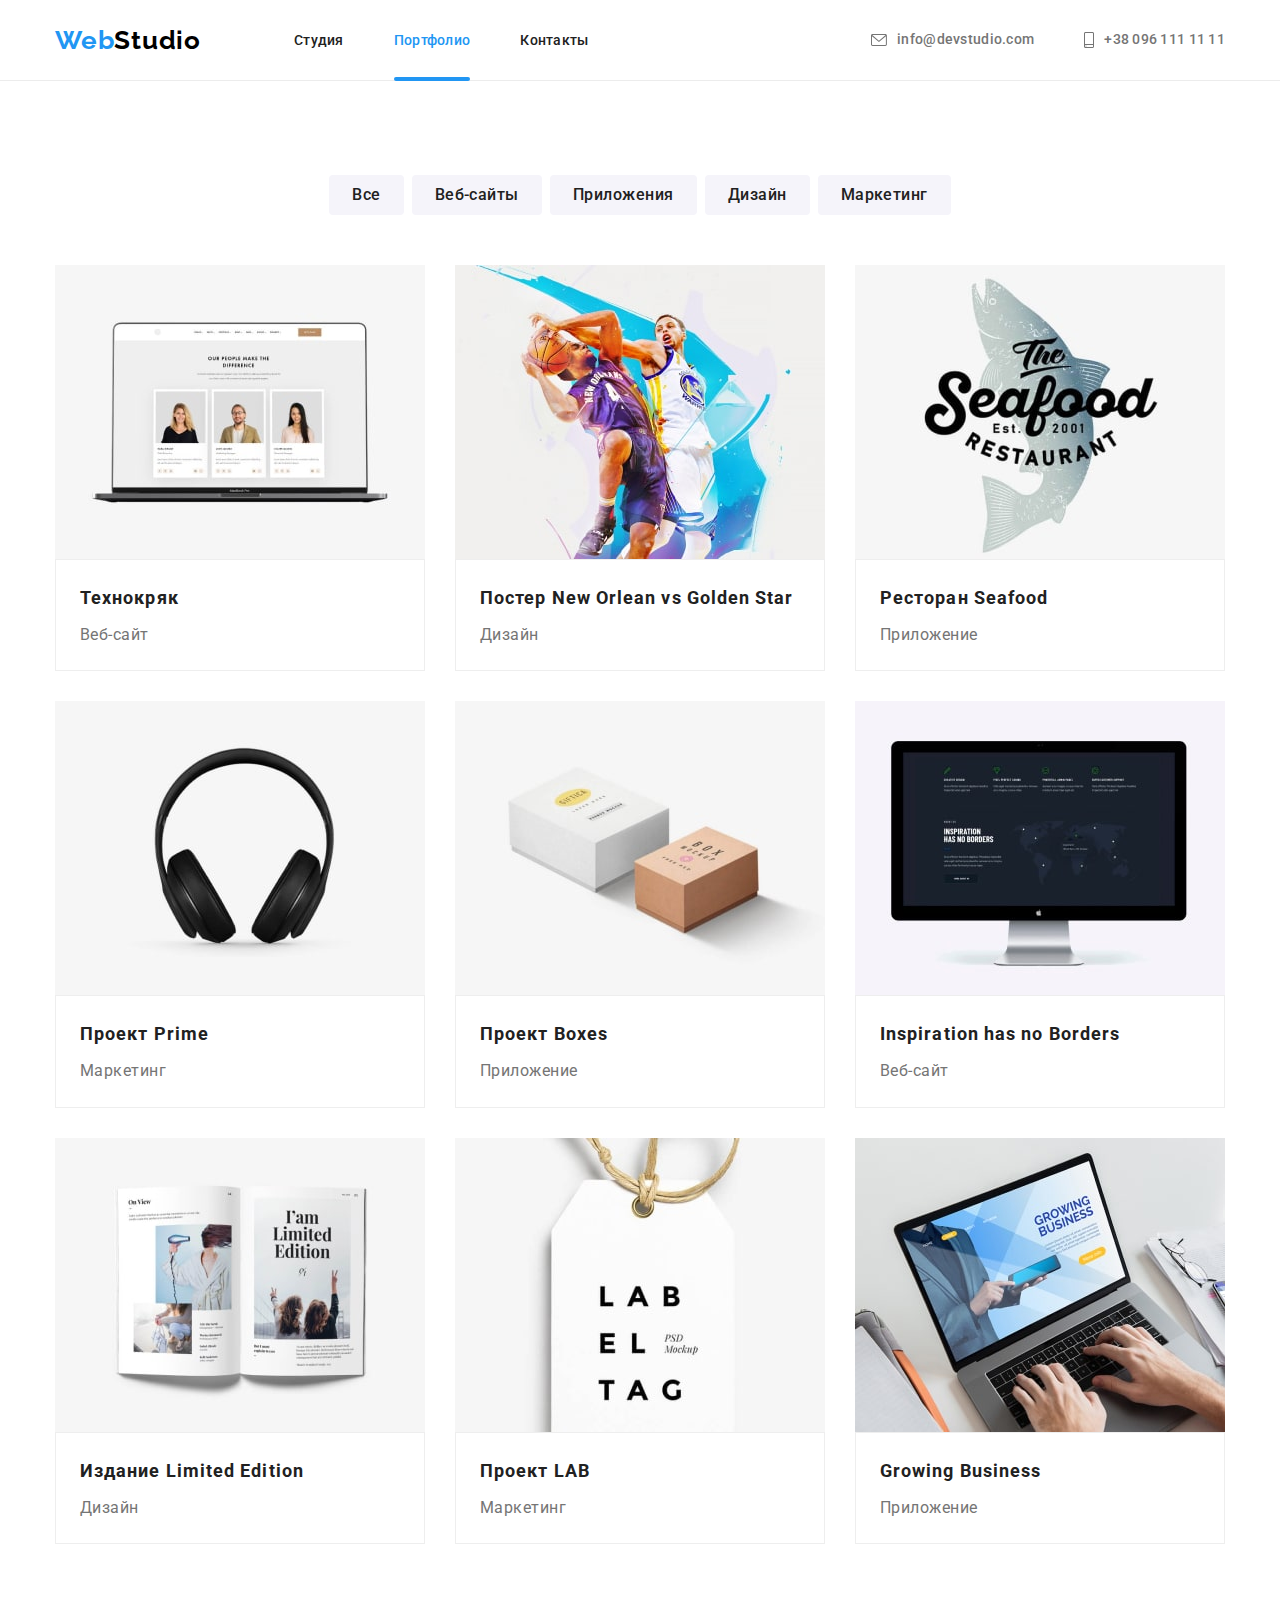
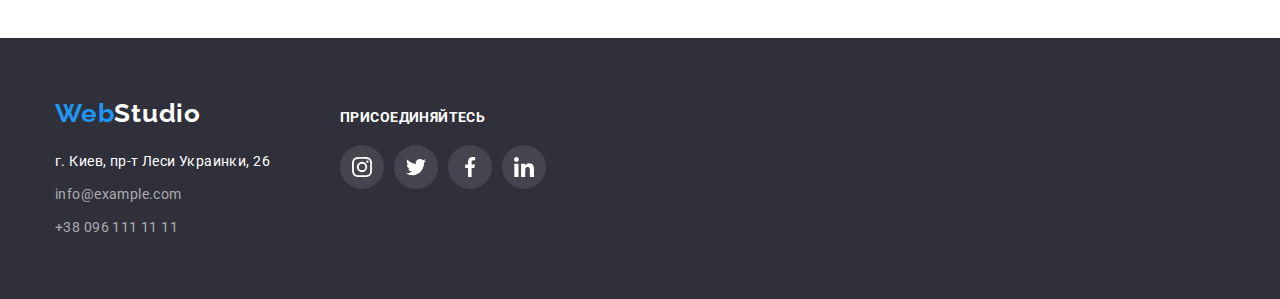
==== portfolio.html @ 594ea002 "start" ====
<!DOCTYPE html>
<html lang="en">
<head>
    <meta charset="UTF-8">
    <meta http-equiv="X-UA-Compatible" content="IE=edge">
    <meta name="viewport" content="width=device-width, initial-scale=1.0">
    <link rel="preconnect" href="https://fonts.googleapis.com">
<link rel="preconnect" href="https://fonts.gstatic.com" crossorigin>
<link href="https://fonts.googleapis.com/css2?family=Raleway:wght@700&family=Roboto:wght@400;500;700;900&display=swap" rel="stylesheet">
<link rel="stylesheet" href="https://cdnjs.cloudflare.com/ajax/libs/modern-normalize/1.1.0/modern-normalize.min.css">
<link rel="stylesheet" href="./css/style.css">
    <title>Студия</title>
</head>
    <body>
    <header class="header">
        <div class="container">
        <nav class="sait-item">
            <a href="" class="logo-up link">Web<span class="logo-dark">Studio</span></a>
        <ul class="sait-nav list">
            <li class="item"><a href="./index.html" class="link">Студия</a></li>
            <li class="item"><a href="./portfolio.html" class="link current">Портфолио</a></li>
            <li class="item"><a href="" class="link">Контакты</a></li>
        </ul>
        </nav>
        <ul class="address-up-nav sait-item">    
            <li class="item-address email">
                <a href="mailto:info@devstudio.com" class="address-up-address link">                
                    <svg class="address-icon" width="16" height="12">
                    <use href="./images/sprite/sprite.svg#icon-envelope"></use>
                    </svg>
                    info@devstudio.com
                </a>
            </li>
            <li class="item-address tel">
                <a href="tel:+380961111111" class="address-up-address link">
                    <svg class="address-icon" width="10" height="16">
                    <use href="./images/sprite/sprite.svg#icon-smartphone"></use>
                    </svg>
                    +38 096 111 11 11
                </a>
            </li>
        </ul>
            </div>
        </div>
    </header>
    <main> 
        <section class="section">
            <div class="container">
                <h1 class="special-header">Наше портфолио</h1>
            <ul class="button-link list">
                <li class="btn">
                    <button type="button" class="button-secondary btn-size-portfolio">Все</button>
                </li>
                <li class="btn">
                    <button type="button" class="button-secondary btn-size-portfolio">Веб-сайты</button>
                </li>
                <li class="btn">
                    <button type="button" class="button-secondary btn-size-portfolio">Приложения</button>
                </li>
                <li class="btn">
                    <button type="button" class="button-secondary btn-size-portfolio">Дизайн</button>
                </li>
                <li class="btn">
                    <button type="button" class="button-secondary btn-size-portfolio">Маркетинг</button>
                </li>
            </ul>
            <ul class="card-net list">

                <li class="card-flex">
                    <a class="card-link" href="#">
                    <div class="thumb">
                        <img src="./images/portfolio/img1-min.jpg" alt="открытый ноутбук" width="370" height="294">
                        <div class="thumb-overlay">
                        <p class="text-overlay">
                            Технокряк это современная площадка распространения коронавируса. Компании используют эту платформу
                            для цифрового шпионажа и атак на защищённые сервера конкурентов.
                        </p>
                        </div>
                    </div>
                    <div class="cards-cards">
                        <h2 class="card-title">Технокряк</h2>
                        <p class="card-text">Веб-сайт</p>
                    </div>
                    </a>
                </li>

                <li class="card-flex">
                    <a href="#" class="card-link">
                    <div class="thumb">
                        <img src="./images/portfolio/img2-min.jpg" alt="Постер New Orlean vs Golden Star">
                        <div class="thumb-overlay">
                        <p class="text-overlay">Ресурс предлагает комплексные предложения с разным уровнем функционала и сервисов. 
                            Все это позволит посетителю получить исчерпывающие сведения о компании или частном лице.</p>
                        </div>
                        </div>
                        <div class="cards-cards">
                        <h2 class="card-title">Постер New Orlean vs Golden Star</h2>
                        <p class="card-text">Дизайн</p>
                    </div>
                    </a>
                </li>

                <li class="card-flex">
                    <a href="#" class="card-link">
                    <div class="thumb">
                    <img src="./images/portfolio/img3-min.jpg" alt="Ресторан Seafood">
                        <div class="thumb-overlay">
                        <p class="text-overlay">Ресурс предлагает комплексные предложения с разным уровнем функционала и сервисов. 
                            Все это позволит посетителю получить исчерпывающие сведения о компании или частном лице.</p>
                        </div>
                        </div>
                        <div class="cards-cards">
                        <h2 class="card-title">Ресторан Seafood</h2>
                        <p class="card-text">Приложение</p></div>
                    </a>
                </li>

                <li class="card-flex">
                    <a href="" class="card-link">
                    <div class="thumb">
                    <img src="./images/portfolio/img4-min.jpg" alt="Проект Prime">
                        <div class="thumb-overlay">
                        <p class="text-overlay">Ресурс предлагает комплексные предложения с разным уровнем функционала и сервисов. 
                            Все это позволит посетителю получить исчерпывающие сведения о компании или частном лице.</p>
                        </div>
                        </div>
                        <div class="cards-cards">
                        <h2 class="card-title">Проект Prime</h2>
                        <p class="card-text">Маркетинг</p></div>
                    </a>
                </li>

                <li class="card-flex">
                    <a href="" class="card-link">
                    <div class="thumb">    
                    <img src="./images/portfolio/img5-min.jpg" alt="Проект Boxes">
                        <div class="thumb-overlay">
                        <p class="text-overlay">Ресурс предлагает комплексные предложения с разным уровнем функционала и сервисов. 
                            Все это позволит посетителю получить исчерпывающие сведения о компании или частном лице.</p>
                        </div>
                        </div>
                        <div class="cards-cards">
                        <h2 class="card-title">Проект Boxes</h2>
                        <p class="card-text">Приложение</p></div>
                    </a> 
                </li>

                <li class="card-flex">
                    <a href="" class="card-link">
                    <div class="thumb">
                    <img src="./images/portfolio/img6-min.jpg" alt="Inspiration has no Borders">
                        <div class="thumb-overlay">
                        <p class="text-overlay">Ресурс предлагает комплексные предложения с разным уровнем функционала и сервисов. 
                            Все это позволит посетителю получить исчерпывающие сведения о компании или частном лице.</p>
                        </div>
                        </div>
                        <div class="cards-cards">
                        <h2 class="card-title">Inspiration has no Borders</h2>
                        <p class="card-text">Веб-сайт</p></div>
                    </a>
                </li>
                
                <li class="card-flex">
                    <a href="" class="card-link">
                    <div class="thumb">
                    <img src="./images/portfolio/img7-min.jpg" alt="Издание Limited Edition">
                        <div class="thumb-overlay">
                        <p class="text-overlay">Ресурс предлагает комплексные предложения с разным уровнем функционала и сервисов. 
                            Все это позволит посетителю получить исчерпывающие сведения о компании или частном лице.</p>
                        </div>
                        </div>
                        <div class="cards-cards">
                        <h2 class="card-title">Издание Limited Edition</h2>
                        <p class="card-text">Дизайн</p></div>
                    </a>
                </li>

                <li class="card-flex">
                    <a href="" class="card-link">
                    <div class="thumb">
                    <img src="./images/portfolio/img8-min.jpg" alt="Проект LAB">
                        <div class="thumb-overlay">
                        <p class="text-overlay">Ресурс предлагает комплексные предложения с разным уровнем функционала и сервисов. 
                            Все это позволит посетителю получить исчерпывающие сведения о компании или частном лице.</p>
                        </div>
                        </div>
                        <div class="cards-cards">
                        <h2 class="card-title">Проект LAB</h2>
                        <p class="card-text">Маркетинг</p></div>
                    </a>
                </li>

                <li class="card-flex">
                    <a href="" class="card-link">
                    <div class="thumb">
                    <img src="./images/portfolio/img9-min.jpg" alt="Growing Business">
                        <div class="thumb-overlay">
                        <p class="text-overlay">Ресурс предлагает комплексные предложения с разным уровнем функционала и сервисов. 
                            Все это позволит посетителю получить исчерпывающие сведения о компании или частном лице.</p>
                        </div>
                        </div>
                        <div class="cards-cards">
                        <h2 class="card-title">Growing Business</h2>
                        <p class="card-text">Приложение</p></div>
                    </a>
                </li>
            </ul>
            </div>
        </section>
    </main>
    <footer class="footer">
        <div class="container">
            <div class="address-box">
        <a href="" class="logo-down link">Web<span class="logo-light">Studio</span></a>
            <address>
                <ul class="address-nav-address link list">
                    <li class="address-nav link list">
                        <a href="https://goo.gl/maps/EFmGtHn1fBkmAyLN6" class="link">г. Киев, пр-т Леси Украинки, 26</a>
                    </li>
                    <li class="address-nav-secondary link list">
                        <a href="mailto:info@example.com" class="link">info@example.com</a>
                    </li>
                    <li class="address-nav-secondary link list">
                        <a href="tel:+380961111111" class="link">+38 096 111 11 11</a>
                    </li>             
                </ul>
            </address>
            </div>
            <div class="footer-section-join">
                <h2 class="join-title">присоединяйтесь</h2>
            <ul class="join-list">
                <li class="join-item"> 
                    <a href="" class="join-link">                
                        <svg class="join-icon" width="20" height="20">
                        <use href=" ./images/sprite/sprite.svg#icon-instagram-2"></use>
                        </svg>
                    </a>
                </li>
                <li class="join-item"> 
                    <a href="" class="join-link">                
                        <svg class="join-icon" width="20" height="20">
                        <use href=" ./images/sprite/sprite.svg#icon-twitter-1"></use>
                        </svg>
                    </a>
                </li>
                <li class="join-item"> 
                    <a href="" class="join-link">                
                        <svg class="join-icon" width="20" height="20">
                        <use href=" ./images/sprite/sprite.svg#icon-facebook-1"></use>
                        </svg>
                    </a>
                </li>
                <li class="join-item"> 
                    <a href="" class="join-link">                
                        <svg class="join-icon" width="20" height="20">
                        <use href=" ./images/sprite/sprite.svg#icon-linkedin-1"></use>
                        </svg>
                    </a>
                </li>
            </ul>
            </div>
        </div>
        </div>
    </footer>
    </body>
</html>
---- css/style.css ----
/*color*/
:root {
    --primary-text-color: #757575;
    --title-text-color: #212121;    
    --accent-color: #2196f3;
    --primary-light-color: #ffffff;
    --light-color: rgba(255, 255, 255, 0.6);
    --background-color: #2F303A;
    --light-btn: #F5F4FA;
    --icon-color:#AFB1B8;
    --icon-footer-color: #FFFFFF1A;

}

body {
    margin: 0;
    font-family: Roboto, sans-serif;
    color: var(--primary-text-color);
}

.container {
width: 1200px;
padding-right: 15px;
padding-left: 15px;
margin: 0 auto;
}

.section {
    padding-top: 94px;
    padding-bottom: 94px;
}
/*additions*/
.link {
    text-decoration: none;
}

ul {
    list-style: none;
    padding: 0;
    margin: 0;
}

img {
    display: block;
    max-width: 100%;
    height: auto;
}


/*logo*/
.logo-up,
.logo-down {
font-family: 'Raleway';
font-weight: 700;
font-size: 26px;
line-height: 1.19;
letter-spacing: 0.03em;

color: var(--accent-color);
}


.logo-dark {
color: #000
}

.logo-light {
color: var(--primary-light-color);
}

.logo-down.link {
    margin-bottom: 20px;
    display: inline-block;
}

.logo-up.link {
    margin-right: 93px;
    display: inline-block;
}

/* HEADER */
.header .container {
    display: flex;
    align-items: center;
}

.header {
    border-bottom: 1px solid #ECECEC;
}

.sait-nav {
display: flex;
padding: 0;
margin: 0;  
font-weight: 500;
font-size: 14px;
line-height: 1.14;
letter-spacing: 0.02em;
}

.sait-nav .link {
display: inline-block;
padding-top: 32px;
padding-bottom: 32px;
padding: 0;
margin: 0;

color: var(--title-text-color);
}

.sait-nav .item {
margin-right: 50px;
}

.sait-nav .item:last-child {
margin-right: 0;
}

.sait-item {
display: flex;
align-items: center;
}

.sait-nav .link {
letter-spacing: 0.02em;
font-weight: 500;
font-size: 14px;
line-height: 1.15;
text-decoration: none;
display: block;
padding-top: 32px;
padding-bottom: 32px;
transition: color 250ms cubic-bezier(0.4, 0, 0.2, 1);

color: var(--title-text-color);
}

.sait-nav .link:hover,
.sait-nav .link:focus,
.sait-nav .link.current {
    color: var(--accent-color);
}

.link.current {
    position: relative;
}

.link.current::after {
    display: inline-block;
    content: "";
    position: absolute;
    left: 0;
    bottom: -1px;
    width: 100%;
    height: 4px;
    border-radius: 2px;
    background-color: var(--accent-color);
    
}

.address-up-address:hover,
.address-up-address:focus {
    color: var(--accent-color);
}

.address-up-address {
    align-items: center;
    display: flex;
}

.sait-item {
display: flex;
align-items: center;
}

.address-up-nav {
margin-left: auto;
color: var(--primary-text-color);
font-weight: 500;
font-size: 14px;
line-height: 1.14;
letter-spacing: 0.02em;
padding-left: 0;
}

.address-up-address {
    color: var(--primary-text-color);
    transition: color 250ms cubic-bezier(0.4, 0, 0.2, 1);
}

.item-address {
margin-left: auto;
padding-top: 32px;
padding-bottom: 32px;
margin-right: 50px;
fill: var(--primary-text-color);
}

.item-address:last-child {
margin-right: 0;
}

.address-icon {
margin-right: 10px;
transition: fill 250ms cubic-bezier(0.4, 0, 0.2, 1);
}

.item-address .link:hover .address-icon,
.item-address .link:focus .address-icon  {
    fill: var(--accent-color);
}

/* HERO */
.hero {
    background-color: var(--background-color);
padding-top: 200px;
padding-bottom: 200px;
text-align: center;

height: 600px;
max-width: 1600px;
margin-left: auto;
margin-right: auto;
background-image: 
    linear-gradient(rgba(47, 48, 58, 0.4),
    rgba(47, 48, 58, 0.4)),
    url(../images/main/hero.jpg);
background-repeat: no-repeat;
background-position: center;
background-size: cover;
}

.hero-title {
font-weight: 900;
font-size: 44px;
line-height: 1.4;
letter-spacing: 0.06em;

    color: var(--primary-light-color);

margin-bottom: 30px;
margin-top: 0;
}

/* SPECIAL */
.special-header {
position: absolute;
white-space: nowrap;
width: 1px;
height: 1px;
overflow: hidden;
border: 0;
padding: 0;
clip: rect(0 0 0 0);
clip-path: inset(50%);
margin: -1px;
}

.special-content:last-child {
    margin-right: 0;
}

.special-list-icon {
    display: flex;
    width: 270px;
    height: 120px;
    align-items: center;
    justify-content: center;
    flex-direction: column;
    margin-bottom: 30px;
    background-color: var(--light-btn);
}

.special-item {
    margin-right: 30px;
}

.special-item:last-child {
    margin-right: 0;
}

.special-all {
padding: 0;
margin: 0;
display: flex;
}

.special-title {
font-weight: 700;
font-size: 14px;
line-height: 1.5;
letter-spacing: 0.03em;
text-transform: uppercase;
margin-top: 0;
margin-bottom: 10px;
max-width: 270px;

    color: var(--title-text-color);
}

.special-text {
font-size: 14px;
line-height: 1.7;
letter-spacing: 0.03em;
margin-top: 0;
max-width: 270px;
margin-bottom: 0;
}

/* STUDY */
.study {
    padding-top: 0;
}

.study-section {
display: flex;
padding-left: 0;
margin: 0;
}

.foto-study {
    margin-right: 30px;
    position: relative;
}

.foto-study:last-child {
    margin-right: 0;
}

.image-item-title {
    position: absolute;
    bottom: 0;
    width: 100%;
    height: 70px;
    display: flex;
    align-items: center;
    justify-content: center;
    text-decoration: none;
    background-color: rgba(47, 48, 58, 0.8);
    font-weight: 700;
    font-size: 14px;
    line-height: 16px;
    text-align: center;
    letter-spacing: 0.03em;
    text-transform: uppercase;
    color: var(--primary-light-color);
}

.study-header {
font-weight: 700;
font-size: 36px;
line-height: 1.16;
text-align: center;
letter-spacing: 0.03em;
    color: var(--title-text-color);

    margin-top: 0;
    margin-bottom: 50px;
}

/* TEAM */
.team {
    padding-bottom: 94px;
    padding-top: 94px;
}

.team {
background-color: #F5F4FA;
}

.team-section.list {
    display: inline-flex;
}

.team-cards {
    text-align: center;
    padding: 30px 20px 30px 20px;
}
    
.team-section:last-child {
    margin-right: 0;
}

.team-chapter {
    background-color: var(--primary-light-color);

box-shadow: 0px 1px 3px rgba(0, 0, 0, 0.12), 0px 1px 1px rgba(0, 0, 0, 0.14), 0px 2px 1px rgba(0, 0, 0, 0.2);
border-radius: 0px 0px 4px 4px;
margin-right: 30px;
width: 270px;
}

.team-header {
margin-top: 0;
font-weight: 700;
font-size: 36px;
line-height: 1.42;
text-align: center;
letter-spacing: 0.03em;
    color: var(--title-text-color);

margin-bottom: 50px;
}

.team-title {
font-weight: 500;
font-size: 16px;
line-height: 1.2;
letter-spacing: 0.03em;
margin-top: 0;
margin-bottom: 10px;
    color: var(--title-text-color);
}

.team-text {
font-size: 16px;
line-height: 1.2;
letter-spacing: 0.03em;

margin-top: 0;
margin-bottom: 16px;   
}

.team-soc-item + .team-soc-item {
    margin-left: 10px;
}

.team-soc-link {
    width: 44px;
    height: 44px;
    background-color: var(--primary-light-color);
    border-radius: 50%;
    display: flex;
    justify-content: center;
    align-items: center;
    fill: var(--icon-color);

    transition: fill 250ms cubic-bezier(0.4, 0, 0.2, 1),
    background-color 250ms cubic-bezier(0.4, 0, 0.2, 1); 
}

.team-soc {
    display: flex;
    justify-content: center;
    align-items: center;
}

.team-soc-link:hover,
.team-soc-link:focus {
    background-color: var(--accent-color);
    fill: var(--primary-light-color);
}

/* CLIENT */
.client-header {
font-weight: 700;
font-size: 36px;
line-height: 42px;
text-align: center;
letter-spacing: 0.03em;
margin-bottom: 50px;
margin-top: 0;

color: var(--title-text-color);
}

.client:not(:last-child) {
margin-right: 30px;
}

.client-icon {
fill: var(--icon-color);

transition: fill 250ms cubic-bezier(0.4, 0, 0.2, 1),
border 250ms cubic-bezier(0.4, 0, 0.2, 1);
}

.clients-list {
    display: flex;
}

.client-link {
display: flex;
justify-content: center;
align-items: center;
width: 170px;
height: 90px;
border: 1px solid var(--icon-color);
border-radius: 4px;
}

.client-link:hover {
border-color: var(--accent-color);
}

.client-link:hover .client-icon,
.client-link:focus .client-icon {
fill: var(--accent-color);
}

/* FOOTER */
/* FOOTER */
.footer .container {
display: flex;
align-items: baseline;
}


.footer {
padding-top: 60px;
padding-bottom: 60px;
}

.footer {
    background-color: var(--background-color);
}

.address-nav,
.address-nav-secondary {
margin: 0;
padding: 0;

font-weight: 500;
font-size: 14px;
line-height: 1.14;
letter-spacing: 0.02em;
}

.address-nav-address .link {
    color: var(--primary-light-color);

margin-bottom: 9px;
font-style: normal;
font-weight: 400;
font-size: 14px;
line-height: 24px;
letter-spacing: 0.03em;

transition: color 250ms cubic-bezier(0.4, 0, 0.2, 1);
}

.address-nav-secondary .link {
    color: var(--light-color);
}

.address-nav .link:focus,
.address-nav .link:hover {
    color: var(--accent-color);
}

.address-nav-secondary .link:focus,
.address-nav-secondary .link:hover {
    color: var(--accent-color);
}

.address-nav-address .link:last-child {
margin-bottom: 0;
}

.address-nav,
.address-nav-secondary {
font-size: normal;
}

/* JOIN-FOOTER */
.join-title {
font-weight: 700;
font-size: 14px;
line-height: 16px;
letter-spacing: 0.03em;
text-transform: uppercase;
color: var(--primary-light-color);
margin-bottom: 20px;
margin-top: 0;
}

.join-link {
width: 44px;
height: 44px;
    background-color: var(--icon-footer-color);
border-radius: 50%;
display: flex;
justify-content: center;
align-items: center;

transition: fill 250ms, cubic-bezier(0.4, 0, 0.2, 1);
transition-property: var(--accent-color);
}

.join-link:hover,
.join-link:focus {
    background-color: var(--accent-color);
}

.join-icon {
    fill: var(--primary-light-color);
}

.join-item + .join-item {
margin-left: 10px;
}

.footer-section-join {
margin-left: auto;
align-items: center;
justify-content: center;
display: block;
margin-left: 70px;
}  

.join-list {
display: flex;
}

.subscription {
    margin-left: 93px;
}

.subscription-title {
margin: 0;
margin-bottom: 20px;
font-weight: 700;
font-size: 14px;
line-height: 1.14;
letter-spacing: 0.03em;
text-transform: uppercase;
color: var(--primary-light-color);
}

.subscription-leble {
font-size: 12px;
line-height: 14px;
letter-spacing: 0.01em; 
    color: var(--primary-text-color);
}

.subscription-input {
width: 100%;
height: 40px;
margin-bottom: 10px;
padding-left: 10px;
margin-top: 4px;

border-radius: 4px;
border: 1px solid rgba(255, 255, 255, 0.3);
box-sizing: border-box;
filter: drop-shadow(0px 4px 4px rgba(0, 0, 0, 0.15));

background-color: var(--background-color);
}

.subscription-btn {
padding-top: 10px;
padding-bottom: 10px;
padding-left: 29px;
min-width: 200px;

font-weight: 700;
font-size: 16px;
line-height: 30px;
display: flex;
align-items: center;
text-align: center;
letter-spacing: 0.06em;
cursor: pointer;

border-color: var(--accent-color);
box-shadow: 0px 4px 4px rgba(0, 0, 0, 0.15);
border-radius: 4px;

color: var(--primary-light-color);
background-color: var(--accent-color);
}

.subscription-icon {
margin-left: 10px;

fill: var(--primary-light-color);
align-items: center;
}

/* PORTFOLIO */
/*CARD*/
.card-link {
display: block;
text-decoration: none;
}

.card-link:hover,
.card-link:focus {
    box-shadow: 0px 1px 1px rgba(0, 0, 0, 0.12), 
    0px 4px 4px rgba(0, 0, 0, 0.06), 
    1px 4px 6px rgba(0, 0, 0, 0.16);
}

.card-title {
display: block;
margin-top: 0;
margin-bottom: 4px;
font-weight: 700;
font-size: 18px;
line-height: 2;
letter-spacing: 0.06em;

color: var(--title-text-color);

margin-top: 0;
margin-bottom: 4px;
}

.card-text {
font-size: 16px;
line-height: 1.9;
letter-spacing: 0.03em;
margin-top: 0;
margin-bottom: 0;

color: var(--primary-text-color);
}

.card-net.list {
padding-left: 0;
padding-right: 0;
margin-top: 50px;
margin-bottom: -30px;
display: flex;
list-style: none;
flex-wrap: wrap;
}

.card-flex {
display: inline-block;
margin-right: 30px;
margin-bottom: 30px;
}

.cards-cards {
padding-left: 24px;
padding-right: 24px;
padding-bottom: 20px;
padding-top: 20px;
border: 1px solid #EEEEEE
}

.card-flex:nth-child(-3 + n) {
margin-bottom: 0;
} 


.card-flex:nth-child(3n) {
margin-right: 0;
}

.thumb {
position: relative;
width: 370px;
height: 294px;
margin-left: auto;
margin-right: auto;
overflow: hidden;
}

.thumb-overlay {
position: absolute;
top: 0;
left: 0;
width: 100%;
height: 100%;
    background-color: rgba(33, 150, 243, 0.9);

transform: translateY(101%);
transition: transform 250ms cubic-bezier(0.4, 0, 0.2, 1);
}

.card-flex:hover .thumb-overlay {
transform: translateY(0);
}

.text-overlay {
font-weight: 400;
font-size: 18px;
line-height: 1.55;
letter-spacing: 0.03em;
color: var(--primary-light-color);
padding-bottom: 63px;
padding-top: 63px;
padding-right: 24px;
padding-left: 24px;
margin: 0;
}

.btn-size {
font-weight: 700;
font-size: 16px;
line-height: 1.9;
display: flex;
text-align: center;
}

.btn-size-portfolio {
font-weight: 500;
font-size: 16px;
line-height: 1.62;
text-align: center;
letter-spacing: 0.03em;
transition: color 250ms cubic-bezier(0.4, 0, 0.2, 1),
background-color 250ms cubic-bezier(0.4, 0, 0.2, 1),
box-shadow 250ms cubic-bezier(0.4, 0, 0.2, 1);
}

/*Buttonn*/
.button-link.list {
margin-top: 0;
margin-bottom: 0;
padding: 0;
}

.button {
    color: var(--title-text-color);
    background-color: var(--primary-light-color);

    cursor: pointer;
    text-transform: none;
}

.button-primary-first {
    display: block;
    margin: auto;
    min-width: 200px;
    height: 50px;
    font-weight: 700;
    line-height: 1.875;
    letter-spacing: 0.06em;
    border-radius: 4px;
    border: 1px solid transparent;

    box-shadow: 0px 4px 4px rgba(0, 0, 0, 0.15);
    color: var(--primary-light-color);
    background-color: var(--accent-color);

    cursor: pointer;
}

.button-primary {
    border-radius: 4px;
    padding: 6px 22px;
    margin-top: 0;
    margin-bottom: 50px;
    min-width: auto;
    cursor: pointer;
    border: 1px solid transparent;


    color: var(--primary-light-color);
    background-color: var(--accent-color);

}

.button-secondary {
    border-radius: 4px;
    padding: 6px 22px;
    margin-top: 0;
    min-width: auto;
    cursor: pointer;

    border: 1px solid transparent;

    color: var(--title-text-color);
    background-color: var(--light-btn);
}

.button-secondary:hover,
.button-secondary:focus {
    color: var(--primary-light-color);
    background-color: var(--accent-color);
}

.button-link.list {
    display: flex;
    justify-content: center;
    
}

.btn-size-portfolio:hover,
.btn-size-portfolio:focus {
    box-shadow: 0px 3px 1px rgba(0, 0, 0, 0.1), 
    0px 1px 2px rgba(0, 0, 0, 0.08), 
    0px 2px 2px rgba(0, 0, 0, 0.12);
}

.button-link.list .btn {
    display: inline-block;
    margin-right: 8px;
}

.button-link .list:last-child {
    margin-right: 0;
}

.button-link.list .btn:last-child {
    margin-right: 0;
}

/* MODAL */
.backdrop.is-hidden {
opacity: 0;
visibility: hidden;
pointer-events: none;
transition: 150ms linear 150ms;
}

.backdrop {
position: fixed;
top: 0;
left: 0;
width: 100%;
height: 100%;
    background-color: rgba(0, 0, 0, 0.2);
overflow: auto;
}

.is-hidden .modal {
transform: translate(-50%, -50%) scale(0.1);
}

.modal {
position: absolute;
top: 50%;
left: 50%;
transform: translate(-50%, -50%) scale(1);
transition: transform 500ms;

width: 100%;
max-width: 528px;
min-height: 581px;
    background-color: var(--primary-light-color);
    box-shadow: 0px 1px 3px rgba(0, 0, 0, 0.12), 0px 1px 1px rgba(0, 0, 0, 0.14),
    0px 2px 1px rgba(0, 0, 0, 0.2);
border-radius: 4px;
padding: 40px 40px;
}

.close-btn {
position: absolute;
top: 8px;
right: 8px;
cursor: pointer;

width: 30px;
height: 30px;
background: var(--primary-light-color);
border: 1px solid rgba(0, 0, 0, 0.1);
border-radius: 50%;
}

.close-icon {
    fill: #000000;
transition: fill 250ms cubic-bezier(0.4, 0, 0.2, 1);
}

.close-icon:hover {
fill: var(--accent-color);
}

.modal-title {
font-weight: 700;
font-size: 20px;
line-height: 1.15;
text-align: center;
letter-spacing: 0.03em;
color: var(--title-text-color);
margin-bottom: 12px;
margin-top: 0;
padding: 0;
}

.form-field {
position: relative;
display: block;
}

.form-icon {
position: absolute;
top: 40%;
left: 15px;
transform: translateY(40%);
    fill: var(--);
transition: fill 250ms cubic-bezier(0.4, 0, 0.2, 1);
}

.form-label {
font-size: 12px;
line-height: 1.17px;
letter-spacing: 0.01em;
color: var(--primary-text-color);
}

.label {
display: 
margin-bottom: 8px;
}

.form-input {
width: 100%;
height: 40px;
padding-left: 42px;
padding-top: 0;
padding-right: 0;
padding-bottom: 0;
border: 1px solid rgba(33, 33, 33, 0.2);
border-radius: 4px;
margin-bottom: 10px;
}

.form-input:focus {
    border-color: var(--accent-color);
outline: none;
}

.form-input:focus + .form-icon {
    fill: var(--accent-color);
}

.form-comment {
width: 100%;
height: 120px;
margin-bottom: 20px;
padding: 12px 16px;
resize: none;
border: 1px solid rgba(33, 33, 33, 0.2);
border-radius: 4px;
}

.form-comment:focus {
border-color: var(--accent-color);
outline: none;
}

.form-comment::placeholder {
font-size: 12px;
line-height: 1.17px;
letter-spacing: 0.01em;
color: rgba(117, 117, 117, 0.5);
}

.policy {
display: inline-block;
margin-bottom: 30px;
}

.policy a {
color: var(--accent-color);
border-bottom: 1px solid currentColor;
display: inline-block;
line-height: 0.85;
}

.checkbox {
-webkit-appearance: none;
-moz-appearance: none;

appearance: none;
position: absolute;
}

.agreement {
width: 448px;
margin-bottom: 30px;
margin-top: 0;
display: inline-block;
font-size: 14px;
line-height: 1.71;
letter-spacing: 0.03em;
color: var(--primary-text-color);
line-height: 1.71;
padding-left: 14px;
}

.agreement::before {
content: "";
display: inline-block;
width: 16px;
height: 15px;
margin-right: 9px;
vertical-align: text-top;
border: 2px solid var(--title-text-color);
border-radius: 2px;
background-color: var(--primary-light-color);
transition: background-color 250ms cubic-bezier(0.4, 0, 0.2, 1),
    border-color 250ms cubic-bezier(0.4, 0, 0.2, 1);
}

.checkbox:checked ~ .agreement::before {
background-color: var(--accent-color);
background-image: url(../images/sprite/check.svg);
background-size: contain;
border-color: var(--accent-color);
background-origin: border-box;
}

.submit-button {
display: block;
min-width: 89px;
padding: 10px 55px 10px 56px;
margin-left: auto;
margin-right: auto;
cursor: pointer;
text-align: center;
background-color: var(--accent-color);
box-shadow: 0px 4px 4px rgba(0, 0, 0, 0.15);
border-radius: 4px;
font-weight: 700;
font-size: 16px;
line-height: 1.87;
letter-spacing: 0.06em;
color: var(--primary-light-color);
border: none;
}
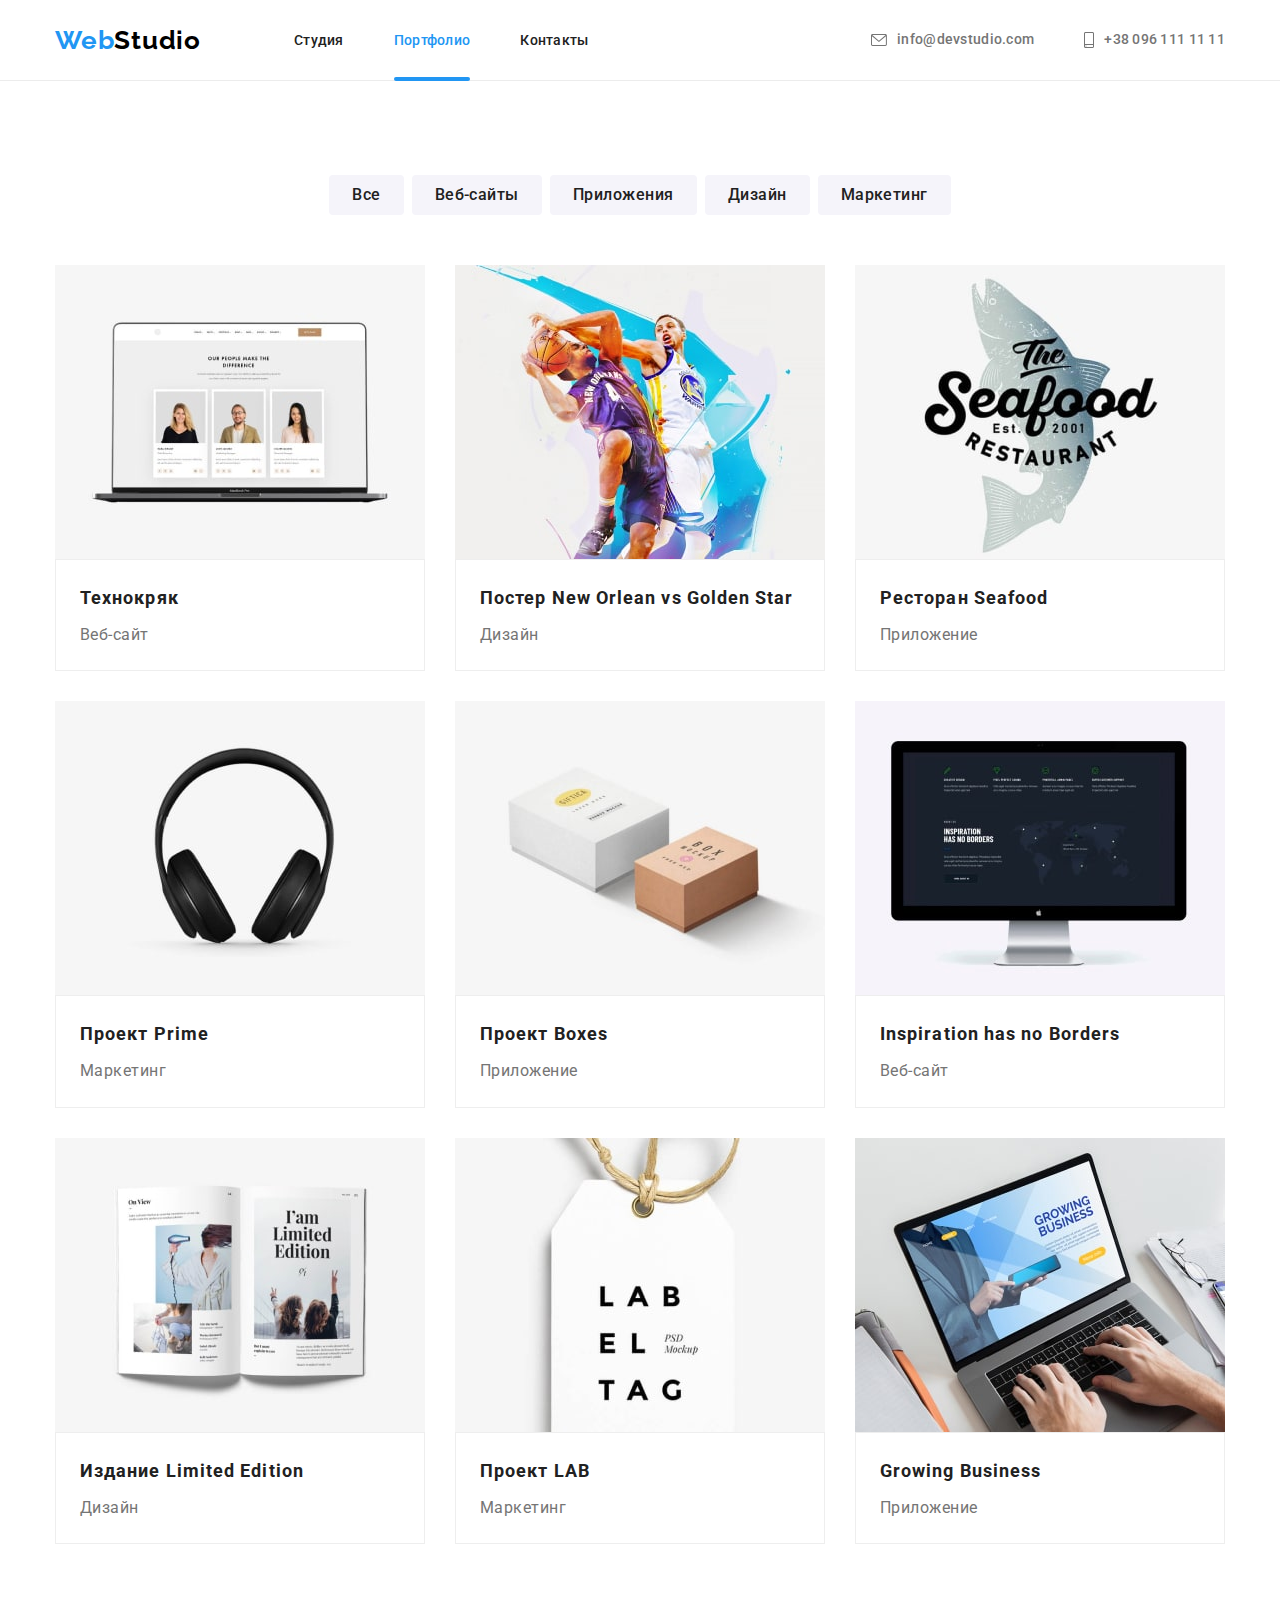
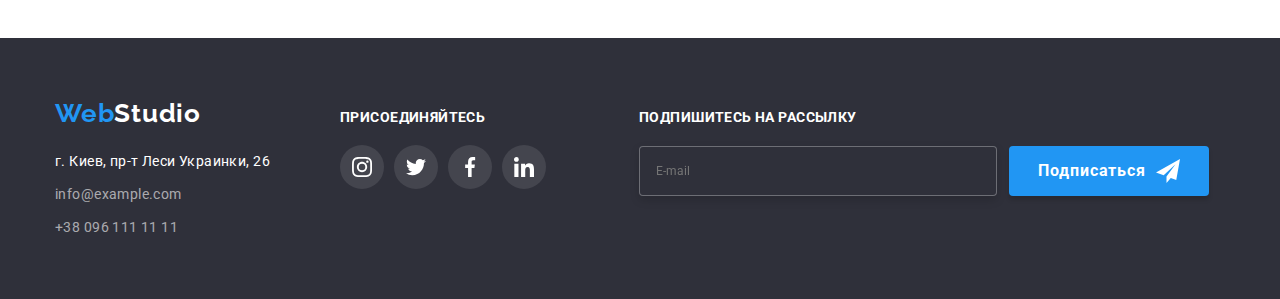
==== commit e17ed9b3: "start" ====
--- a/portfolio.html
+++ b/portfolio.html
@@ -41,7 +41,6 @@
             </li>
         </ul>
             </div>
-        </div>
     </header>
     <main> 
         <section class="section">
@@ -217,15 +216,18 @@
                     <li class="address-nav link list">
                         <a href="https://goo.gl/maps/EFmGtHn1fBkmAyLN6" class="link">г. Киев, пр-т Леси Украинки, 26</a>
                     </li>
+
                     <li class="address-nav-secondary link list">
                         <a href="mailto:info@example.com" class="link">info@example.com</a>
                     </li>
+
                     <li class="address-nav-secondary link list">
                         <a href="tel:+380961111111" class="link">+38 096 111 11 11</a>
                     </li>             
                 </ul>
             </address>
             </div>
+
             <div class="footer-section-join">
                 <h2 class="join-title">присоединяйтесь</h2>
             <ul class="join-list">
@@ -236,6 +238,7 @@
                         </svg>
                     </a>
                 </li>
+
                 <li class="join-item"> 
                     <a href="" class="join-link">                
                         <svg class="join-icon" width="20" height="20">
@@ -243,6 +246,7 @@
                         </svg>
                     </a>
                 </li>
+
                 <li class="join-item"> 
                     <a href="" class="join-link">                
                         <svg class="join-icon" width="20" height="20">
@@ -250,6 +254,7 @@
                         </svg>
                     </a>
                 </li>
+
                 <li class="join-item"> 
                     <a href="" class="join-link">                
                         <svg class="join-icon" width="20" height="20">
@@ -259,7 +264,24 @@
                 </li>
             </ul>
             </div>
-        </div>
+
+            <div class="subscription">
+                <h2 class="subscription-title">Подпишитесь на рассылку</h2>
+                <form class="subscription-leble">
+                    <input 
+                    type="email" 
+                    class="subscription-input" 
+                    name="user-mail" 
+                    required 
+                    placeholder="E-mail"
+                    />
+                    <button type="submit" class="subscription-btn">Подписаться
+                        <svg class="subscription-icon" width="24" height="24">
+                            <use href="./images/sprite/sprite.svg#icon-icon-send"></use>
+                        </svg>
+                    </button>
+                </form>
+            </div>
         </div>
     </footer>
     </body>
--- a/css/style.css
+++ b/css/style.css
@@ -632,14 +632,14 @@
 line-height: 14px;
 letter-spacing: 0.01em; 
     color: var(--primary-text-color);
+    display: flex   ;
 }
 
 .subscription-input {
-width: 100%;
-height: 40px;
-margin-bottom: 10px;
-padding-left: 10px;
-margin-top: 4px;
+width: 358px;
+height: 50px;
+padding-left: 16px;
+margin-right: 12px;
 
 border-radius: 4px;
 border: 1px solid rgba(255, 255, 255, 0.3);
@@ -650,26 +650,25 @@
 }
 
 .subscription-btn {
-padding-top: 10px;
-padding-bottom: 10px;
-padding-left: 29px;
-min-width: 200px;
-
+width: 200px;
+height: 50px;
+    background-color: var(--accent-color);
+    box-shadow: 0px 4px 4px rgba(0, 0, 0, 0.15);;
+border-radius: 4px;
+border-color: transparent;
+    color: var(--primary-light-color);
 font-weight: 700;
 font-size: 16px;
-line-height: 30px;
+line-height: 1.87;
+letter-spacing: 0.06em;
 display: flex;
+cursor: pointer;
+justify-content: center;
 align-items: center;
-text-align: center;
-letter-spacing: 0.06em;
-cursor: pointer;
-
-border-color: var(--accent-color);
-box-shadow: 0px 4px 4px rgba(0, 0, 0, 0.15);
-border-radius: 4px;
-
-color: var(--primary-light-color);
-background-color: var(--accent-color);
+}
+
+.subscription-leble + .subscription-btn {
+    display: flex;
 }
 
 .subscription-icon {
@@ -996,7 +995,7 @@
 }
 
 .label {
-display: 
+display: inline-block;
 margin-bottom: 8px;
 }
 
